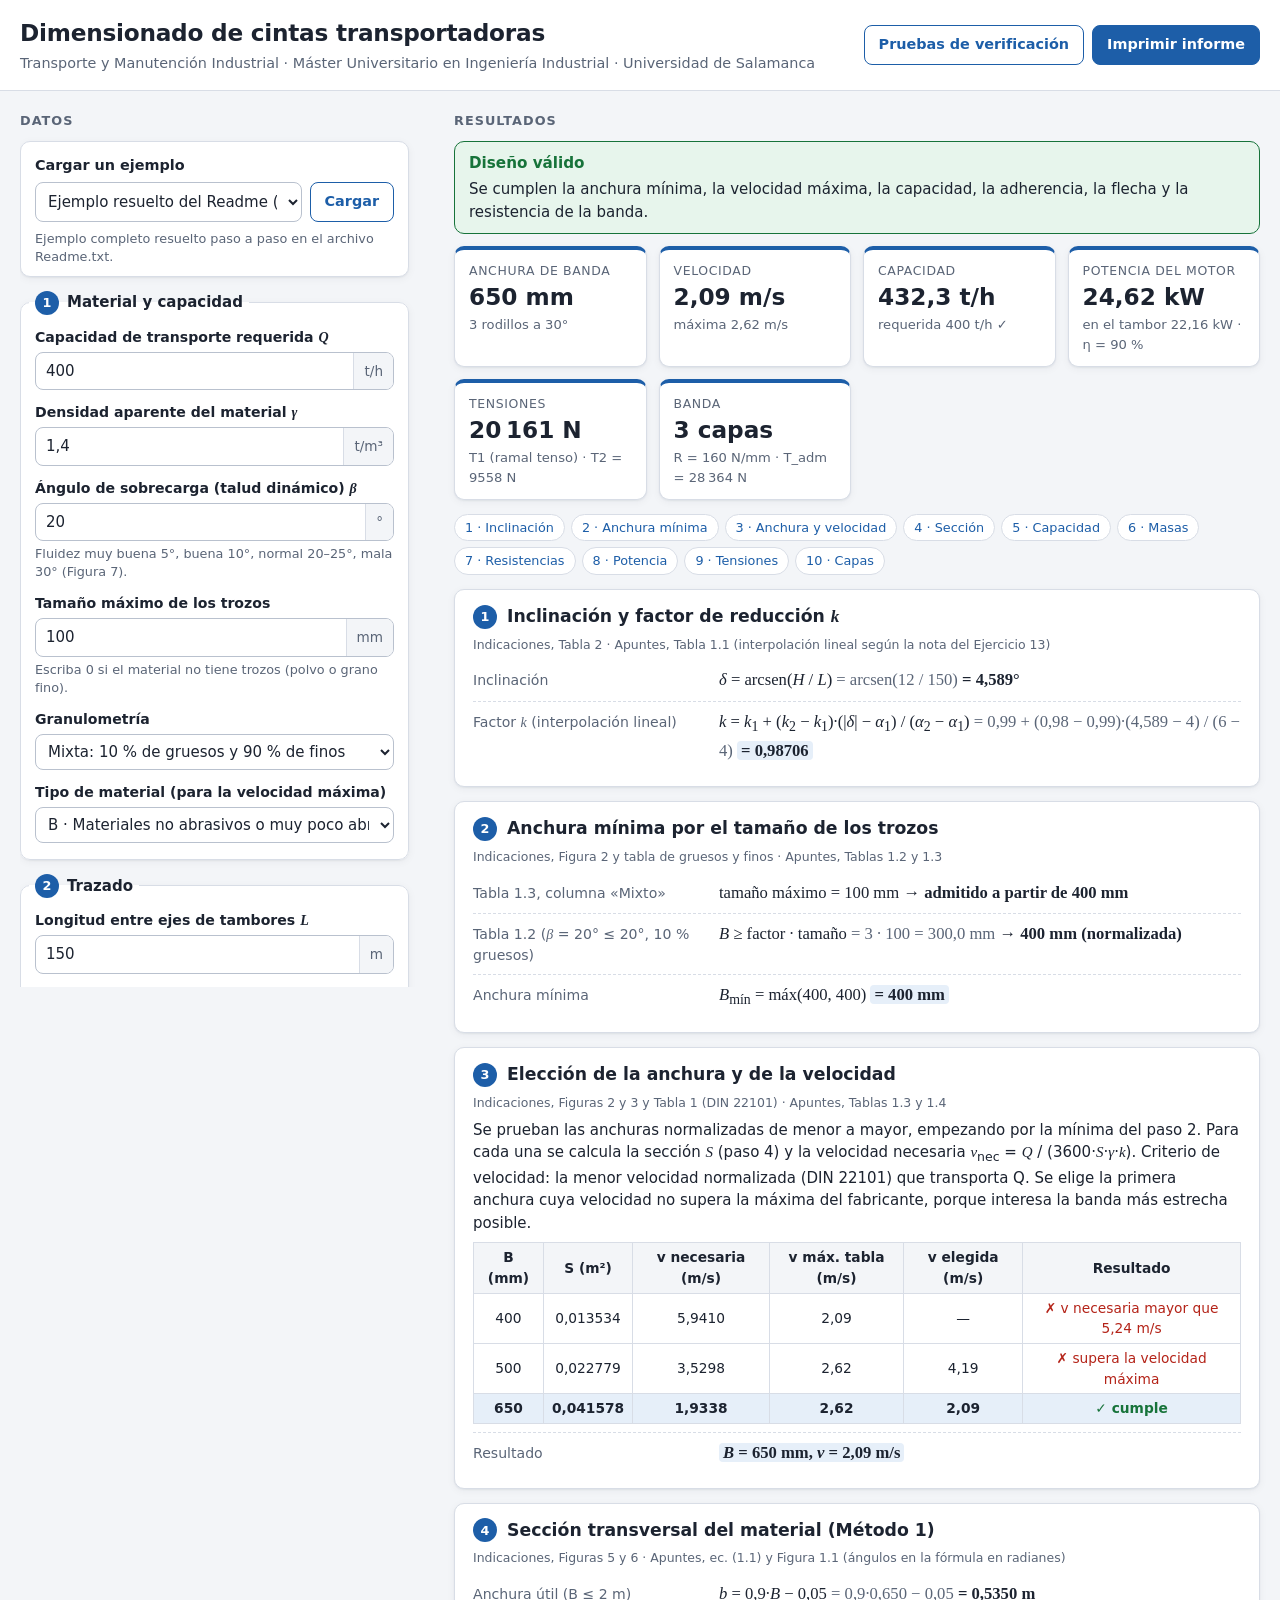
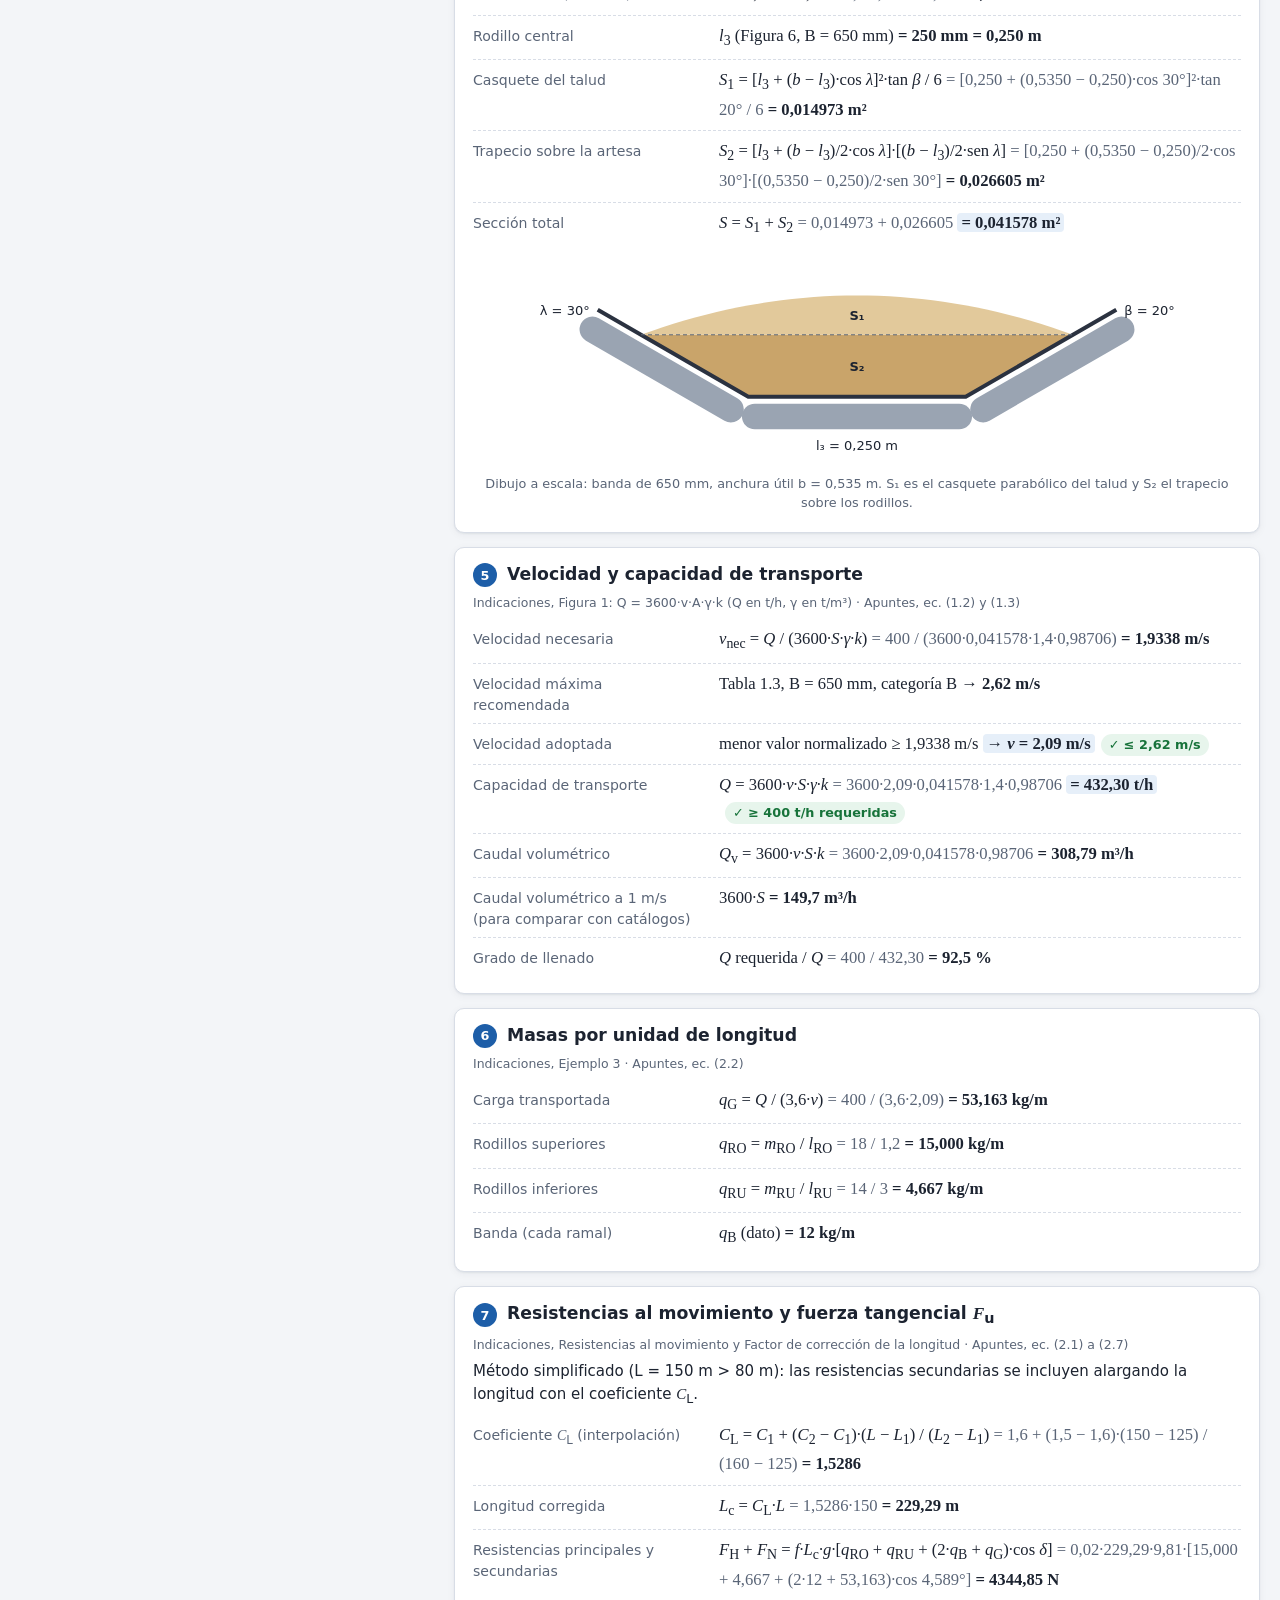
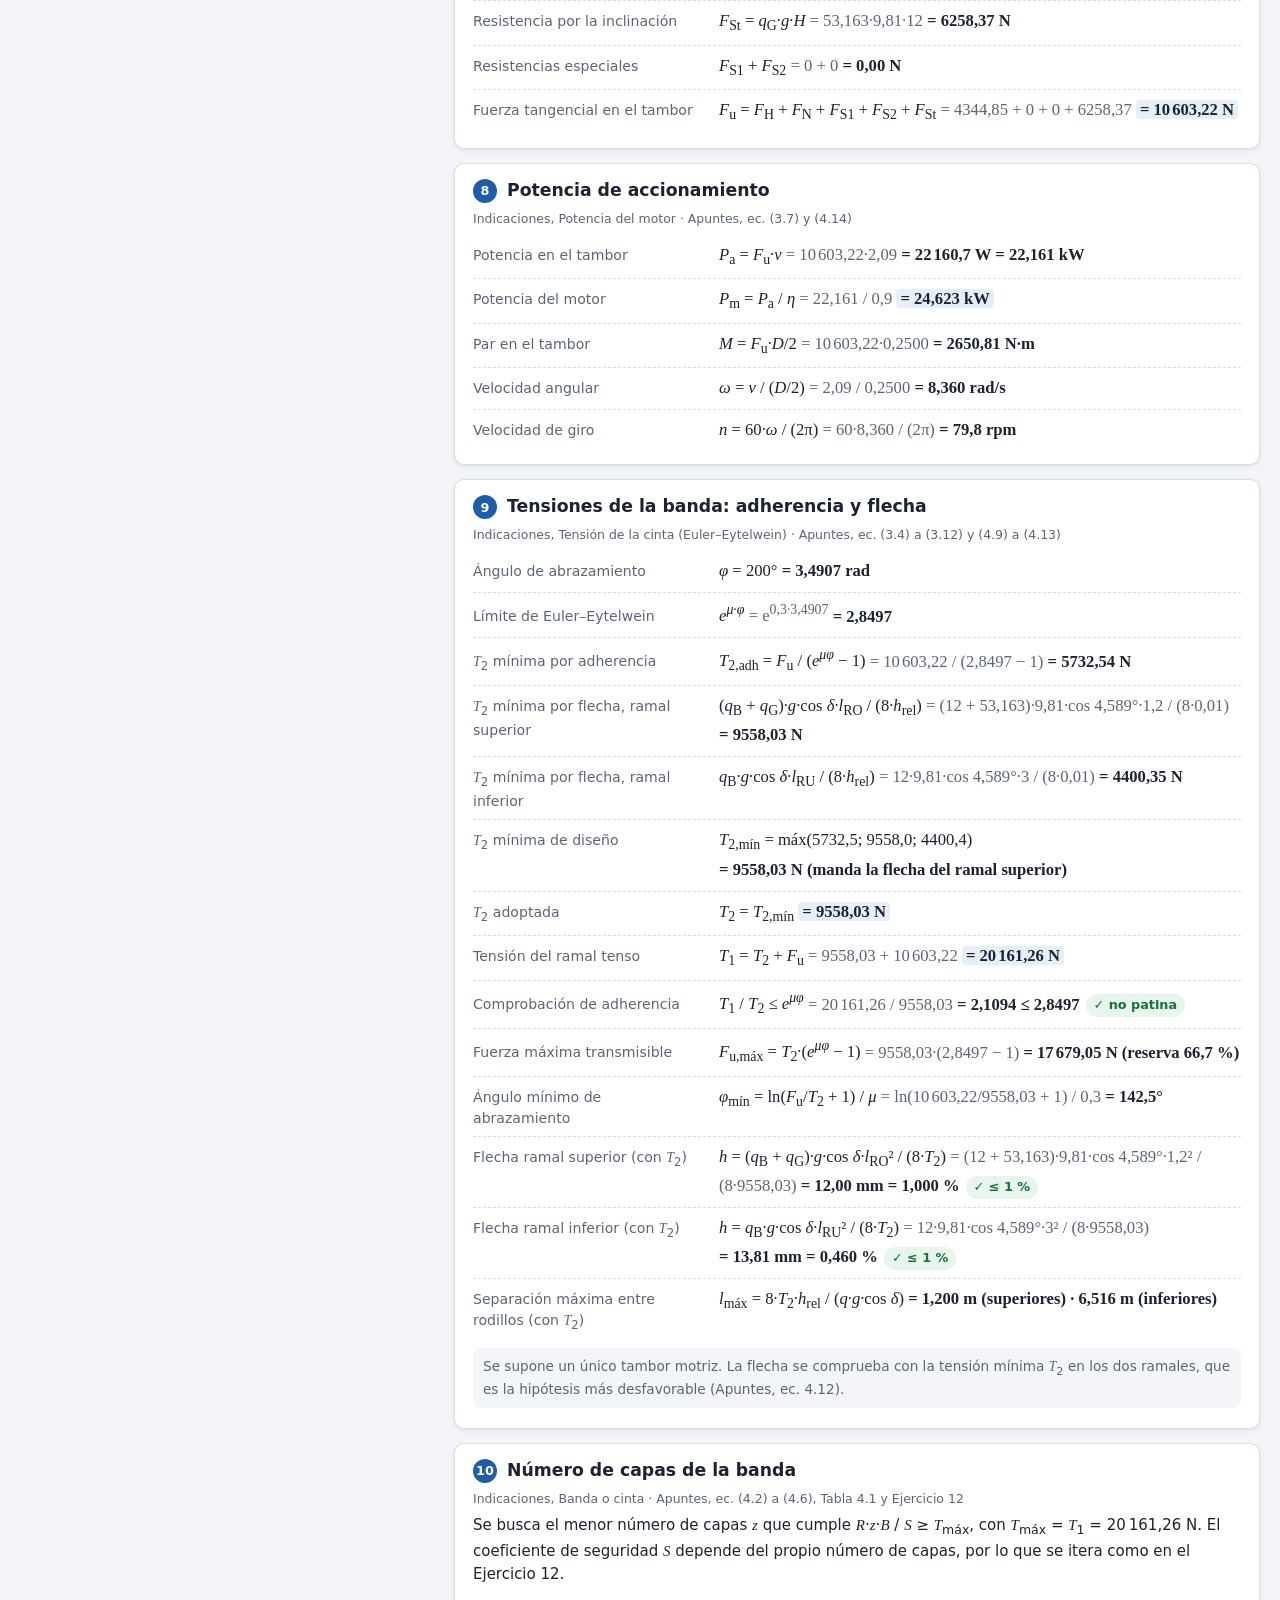
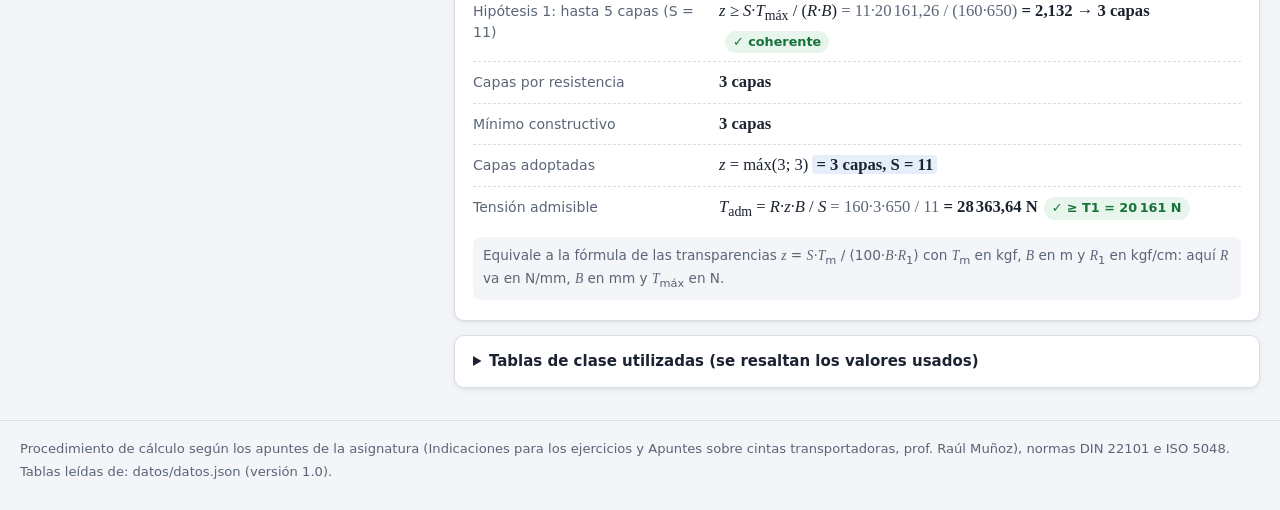
==== index.html @ aadbf470 "Aplicación web para el dimensionado de cintas transportadoras Calcula anchura, velocidad, capacidad," ====
<!DOCTYPE html>
<html lang="es">
<head>
  <meta charset="utf-8">
  <meta name="viewport" content="width=device-width, initial-scale=1">
  <title>Dimensionado de cintas transportadoras</title>
  <meta name="description" content="Aplicación web para dimensionar una cinta transportadora: anchura, velocidad, capacidad, potencia, tensiones y número de capas de la banda.">
  <link rel="stylesheet" href="css/estilos.css">
</head>
<body>
  <header class="cabecera">
    <div class="contenedor cabecera-interior">
      <div>
        <h1>Dimensionado de cintas transportadoras</h1>
        <p class="subtitulo">Transporte y Manutención Industrial · Máster Universitario en Ingeniería Industrial · Universidad de Salamanca</p>
      </div>
      <div class="acciones-cabecera">
        <a class="boton boton-secundario" href="pruebas/pruebas.html">Pruebas de verificación</a>
        <button type="button" class="boton" id="imprimir">Imprimir informe</button>
      </div>
    </div>
  </header>

  <main class="contenedor disposicion">
    <!-- ============================ DATOS DE ENTRADA ============================ -->
    <section class="panel-datos" aria-labelledby="titulo-datos">
      <h2 id="titulo-datos" class="titulo-panel">Datos</h2>

      <div class="caja-ejemplo">
        <label for="ejemplo">Cargar un ejemplo</label>
        <div class="fila-ejemplo">
          <select id="ejemplo"></select>
          <button type="button" class="boton boton-secundario" id="cargarEjemplo">Cargar</button>
        </div>
        <p class="ayuda" id="descripcionEjemplo"></p>
      </div>

      <form id="formulario" novalidate autocomplete="off">
        <fieldset>
          <legend><span class="num">1</span> Material y capacidad</legend>
          <div class="campo">
            <label for="Q">Capacidad de transporte requerida <var>Q</var></label>
            <div class="entrada"><input id="Q" type="text" inputmode="decimal"><span class="unidad">t/h</span></div>
          </div>
          <div class="campo">
            <label for="densidad">Densidad aparente del material <var>γ</var></label>
            <div class="entrada"><input id="densidad" type="text" inputmode="decimal"><span class="unidad">t/m³</span></div>
          </div>
          <div class="campo">
            <label for="beta">Ángulo de sobrecarga (talud dinámico) <var>β</var></label>
            <div class="entrada"><input id="beta" type="text" inputmode="decimal"><span class="unidad">°</span></div>
            <p class="ayuda">Fluidez muy buena 5°, buena 10°, normal 20–25°, mala 30° (Figura 7).</p>
          </div>
          <div class="campo">
            <label for="tamMax">Tamaño máximo de los trozos</label>
            <div class="entrada"><input id="tamMax" type="text" inputmode="decimal"><span class="unidad">mm</span></div>
            <p class="ayuda">Escriba 0 si el material no tiene trozos (polvo o grano fino).</p>
          </div>
          <div class="campo">
            <label for="granulometria">Granulometría</label>
            <select id="granulometria">
              <option value="mixto">Mixta: 10 % de gruesos y 90 % de finos</option>
              <option value="uniforme">Uniforme: 100 % de gruesos</option>
            </select>
          </div>
          <div class="campo">
            <label for="materialVel">Tipo de material (para la velocidad máxima)</label>
            <select id="materialVel"></select>
          </div>
        </fieldset>

        <fieldset>
          <legend><span class="num">2</span> Trazado</legend>
          <div class="campo">
            <label for="L">Longitud entre ejes de tambores <var>L</var></label>
            <div class="entrada"><input id="L" type="text" inputmode="decimal"><span class="unidad">m</span></div>
          </div>
          <div class="campo">
            <label for="H">Desnivel <var>H</var></label>
            <div class="entrada"><input id="H" type="text" inputmode="decimal"><span class="unidad">m</span></div>
            <p class="ayuda">Positivo si la cinta sube, negativo si baja, 0 si es horizontal.</p>
          </div>
          <div class="campo">
            <label for="kManual">Factor de inclinación <var>k</var> <span class="opcional">opcional</span></label>
            <div class="entrada"><input id="kManual" type="text" inputmode="decimal" placeholder="automático (tabla)"></div>
            <p class="ayuda">Déjelo vacío para interpolar en la tabla.</p>
          </div>
        </fieldset>

        <fieldset>
          <legend><span class="num">3</span> Rodillos y anchura de banda</legend>
          <div class="campo">
            <label for="nRodillos">Estación de rodillos portantes</label>
            <select id="nRodillos">
              <option value="1">1 rodillo (banda plana)</option>
              <option value="2">2 rodillos (en V)</option>
              <option value="3">3 rodillos (en artesa)</option>
            </select>
          </div>
          <div class="campo" data-visible="artesa">
            <label for="lambda">Ángulo de artesa <var>λ</var></label>
            <div class="entrada"><input id="lambda" type="text" inputmode="decimal"><span class="unidad">°</span></div>
          </div>
          <div class="campo">
            <label for="anchura">Anchura de banda <var>B</var></label>
            <select id="anchura"></select>
          </div>
          <div class="campo" data-visible="tresRodillos">
            <label for="l3Manual">Longitud del rodillo central <var>l</var><sub>3</sub> <span class="opcional">opcional</span></label>
            <div class="entrada"><input id="l3Manual" type="text" inputmode="decimal" placeholder="automática (tabla)"><span class="unidad">mm</span></div>
            <p class="ayuda">Solo si se fija la anchura y los rodillos no son los de la tabla.</p>
          </div>
          <div class="campo">
            <label for="metodoSeccion">Cálculo de la sección</label>
            <select id="metodoSeccion">
              <option value="formulas">Método 1: fórmulas S = S1 + S2</option>
              <option value="catalogo">Método 2: caudal volumétrico de catálogo</option>
            </select>
          </div>
          <div class="campo" data-visible="catalogo">
            <label for="Qv1">Caudal volumétrico de catálogo para v = 1 m/s</label>
            <div class="entrada"><input id="Qv1" type="text" inputmode="decimal"><span class="unidad">m³/h</span></div>
            <p class="ayuda">Valor de la tabla del fabricante para la anchura, el ángulo de artesa y el de sobrecarga elegidos. Requiere fijar la anchura.</p>
          </div>
        </fieldset>

        <fieldset>
          <legend><span class="num">4</span> Velocidad</legend>
          <div class="campo">
            <label for="modoVelocidad">Criterio de velocidad</label>
            <select id="modoVelocidad">
              <option value="normalizada">Normalizada DIN 22101: la menor que cumpla (recomendado)</option>
              <option value="exacta">Exacta necesaria, sin normalizar</option>
              <option value="maxima">Máxima admisible del fabricante</option>
              <option value="manual">Introducida a mano</option>
            </select>
          </div>
          <div class="campo" data-visible="velocidadManual">
            <label for="vManual">Velocidad de la banda <var>v</var></label>
            <div class="entrada"><input id="vManual" type="text" inputmode="decimal"><span class="unidad">m/s</span></div>
          </div>
        </fieldset>

        <fieldset>
          <legend><span class="num">5</span> Resistencias al movimiento</legend>
          <div class="campo">
            <label for="f">Coeficiente de fricción <var>f</var></label>
            <div class="entrada"><input id="f" type="text" inputmode="decimal"></div>
            <p class="ayuda">Rodamientos: favorable 0,018 · normal 0,020 · desfavorable 0,023–0,030. Cojinetes de fricción: 0,050.</p>
          </div>
          <div class="campo">
            <label for="qB">Masa de la banda por metro (cada ramal) <var>q</var><sub>B</sub></label>
            <div class="entrada"><input id="qB" type="text" inputmode="decimal"><span class="unidad">kg/m</span></div>
          </div>
          <div class="campo">
            <label for="modoRodillos">Masa de las partes giratorias de los rodillos</label>
            <select id="modoRodillos">
              <option value="estacion">Masa de cada estación y separación entre estaciones</option>
              <option value="directo">Masas por metro qRO y qRU</option>
            </select>
          </div>
          <div class="campo" data-visible="estacion">
            <label for="mRO">Masa de una estación superior (portante)</label>
            <div class="entrada"><input id="mRO" type="text" inputmode="decimal"><span class="unidad">kg</span></div>
          </div>
          <div class="campo" data-visible="estacion">
            <label for="mRU">Masa de una estación inferior (retorno)</label>
            <div class="entrada"><input id="mRU" type="text" inputmode="decimal"><span class="unidad">kg</span></div>
          </div>
          <div class="campo" data-visible="directo">
            <label for="qRO">Rodillos superiores por metro <var>q</var><sub>RO</sub></label>
            <div class="entrada"><input id="qRO" type="text" inputmode="decimal"><span class="unidad">kg/m</span></div>
          </div>
          <div class="campo" data-visible="directo">
            <label for="qRU">Rodillos inferiores por metro <var>q</var><sub>RU</sub></label>
            <div class="entrada"><input id="qRU" type="text" inputmode="decimal"><span class="unidad">kg/m</span></div>
          </div>
          <div class="campo">
            <label for="lRO">Separación entre estaciones superiores <var>l</var><sub>RO</sub></label>
            <div class="entrada"><input id="lRO" type="text" inputmode="decimal"><span class="unidad">m</span></div>
            <p class="ayuda">Habitual: 1 a 1,5 m. También se usa para comprobar la flecha.</p>
          </div>
          <div class="campo">
            <label for="lRU">Separación entre estaciones inferiores <var>l</var><sub>RU</sub></label>
            <div class="entrada"><input id="lRU" type="text" inputmode="decimal"><span class="unidad">m</span></div>
            <p class="ayuda">Habitual: el doble o el triple que la superior.</p>
          </div>
          <div class="campo">
            <label for="metodoResist">Método de cálculo</label>
            <select id="metodoResist">
              <option value="auto">Automático: con C_L si L &gt; 80 m; una a una si L ≤ 80 m</option>
              <option value="simplificado">Simplificado: longitud corregida con C_L</option>
              <option value="global">Global: resistencias secundarias una a una</option>
            </select>
          </div>
          <div class="campo" data-visible="simplificado">
            <label for="CLManual">Coeficiente <var>C</var><sub>L</sub> <span class="opcional">opcional</span></label>
            <div class="entrada"><input id="CLManual" type="text" inputmode="decimal" placeholder="automático (tabla)"></div>
          </div>
          <div class="campo" data-visible="global">
            <label for="v0">Velocidad del material al caer, en el sentido de la cinta <var>v</var><sub>0</sub></label>
            <div class="entrada"><input id="v0" type="text" inputmode="decimal"><span class="unidad">m/s</span></div>
          </div>
          <div class="campo" data-visible="global">
            <label for="FNotras">Otras resistencias secundarias (tambores, faldones…)</label>
            <div class="entrada"><input id="FNotras" type="text" inputmode="decimal"><span class="unidad">N</span></div>
          </div>
          <div class="campo">
            <label for="FS1">Resistencias especiales principales <var>F</var><sub>S1</sub></label>
            <div class="entrada"><input id="FS1" type="text" inputmode="decimal"><span class="unidad">N</span></div>
          </div>
          <div class="campo">
            <label for="FS2">Resistencias especiales secundarias <var>F</var><sub>S2</sub></label>
            <div class="entrada"><input id="FS2" type="text" inputmode="decimal"><span class="unidad">N</span></div>
            <p class="ayuda">Rascadores, limpiadores, carros de descarga… 0 si no hay.</p>
          </div>
        </fieldset>

        <fieldset>
          <legend><span class="num">6</span> Accionamiento y tensiones</legend>
          <div class="campo">
            <label for="rendimiento">Rendimiento del grupo motorreductor <var>η</var></label>
            <div class="entrada"><input id="rendimiento" type="text" inputmode="decimal"><span class="unidad">%</span></div>
          </div>
          <div class="campo">
            <label for="mu">Coeficiente de rozamiento banda–tambor <var>μ</var></label>
            <div class="entrada"><input id="mu" type="text" inputmode="decimal"></div>
          </div>
          <div class="campo">
            <label for="phi">Ángulo de abrazamiento en el tambor motriz <var>φ</var></label>
            <div class="entrada"><input id="phi" type="text" inputmode="decimal"><span class="unidad">°</span></div>
          </div>
          <div class="campo">
            <label for="D">Diámetro del tambor motriz <var>D</var> <span class="opcional">opcional</span></label>
            <div class="entrada"><input id="D" type="text" inputmode="decimal"><span class="unidad">mm</span></div>
          </div>
          <div class="campo">
            <label for="flechaMax">Flecha relativa máxima entre rodillos</label>
            <div class="entrada"><input id="flechaMax" type="text" inputmode="decimal"><span class="unidad">%</span></div>
          </div>
          <div class="campo">
            <label for="T2adoptada">Tensión del ramal flojo adoptada <var>T</var><sub>2</sub> <span class="opcional">opcional</span></label>
            <div class="entrada"><input id="T2adoptada" type="text" inputmode="decimal" placeholder="automática (la mínima)"><span class="unidad">N</span></div>
          </div>
        </fieldset>

        <fieldset>
          <legend><span class="num">7</span> Banda (número de capas)</legend>
          <div class="campo">
            <label for="R">Resistencia nominal de cada capa <var>R</var></label>
            <div class="entrada"><input id="R" type="text" inputmode="decimal"><span class="unidad">N/mm</span></div>
            <p class="ayuda">Por ejemplo, tejido EP 160 → 160 N/mm.</p>
          </div>
          <div class="campo">
            <label for="zMinConstr">Número mínimo de capas por construcción</label>
            <div class="entrada"><input id="zMinConstr" type="text" inputmode="numeric"><span class="unidad">capas</span></div>
            <p class="ayuda">Con menos de 2–3 capas la banda no adopta bien la forma de artesa.</p>
          </div>
          <div class="campo">
            <label for="zProp">Comprobar una banda de <var>z</var> capas <span class="opcional">opcional</span></label>
            <div class="entrada"><input id="zProp" type="text" inputmode="numeric"><span class="unidad">capas</span></div>
          </div>
        </fieldset>
      </form>
    </section>

    <!-- ============================== RESULTADOS =============================== -->
    <section class="panel-resultados" aria-labelledby="titulo-resultados">
      <h2 id="titulo-resultados" class="titulo-panel">Resultados</h2>
      <div id="informeDatos" class="solo-impresion"></div>
      <div id="mensajes" aria-live="polite"></div>
      <div id="resumen" class="resumen"></div>
      <nav id="indice" class="indice" aria-label="Pasos del cálculo"></nav>
      <div id="pasos"></div>
      <details id="tablas" class="tablas">
        <summary>Tablas de clase utilizadas (se resaltan los valores usados)</summary>
        <div id="contenidoTablas"></div>
      </details>
    </section>
  </main>

  <footer class="pie">
    <div class="contenedor">
      <p>Procedimiento de cálculo según los apuntes de la asignatura (Indicaciones para los ejercicios y Apuntes sobre cintas transportadoras, prof. Raúl Muñoz), normas DIN 22101 e ISO 5048.</p>
      <p id="origenDatos"></p>
    </div>
  </footer>

  <script src="js/datos-respaldo.js"></script>
  <script src="js/calculos.js"></script>
  <script src="js/interfaz.js"></script>
</body>
</html>
---- css/estilos.css ----
/* estilos.css — Aspecto de la aplicación de dimensionado de cintas transportadoras. */

:root {
  --fondo: #f3f5f8;
  --tarjeta: #ffffff;
  --texto: #1c2330;
  --suave: #5a6577;
  --borde: #d8dde6;
  --borde-fuerte: #b9c1ce;
  --acento: #1d5ea8;
  --acento-suave: #e6eff9;
  --resalte: #fff1b8;
  --ok: #17733a;
  --ok-fondo: #e7f5ec;
  --aviso: #8f5200;
  --aviso-fondo: #fff4e0;
  --error: #b42318;
  --error-fondo: #fdecea;
  --material: #c9a46a;
  --material-claro: #e2c99b;
  --banda: #2b3240;
  --rodillo: #9aa4b2;
  --sombra: 0 1px 2px rgba(20, 30, 50, 0.06), 0 2px 8px rgba(20, 30, 50, 0.05);
  --radio: 10px;
  --fuente: "Segoe UI", system-ui, -apple-system, Roboto, "Helvetica Neue", Arial, sans-serif;
  --fuente-formula: "Cambria Math", Cambria, "Times New Roman", serif;
  color-scheme: light;
}

@media (prefers-color-scheme: dark) {
  :root {
    --fondo: #12161d;
    --tarjeta: #1b212b;
    --texto: #e6e9ef;
    --suave: #a3adbd;
    --borde: #2e3746;
    --borde-fuerte: #435064;
    --acento: #7fb2ec;
    --acento-suave: #1d2c40;
    --resalte: #4a3f12;
    --ok: #6fd394;
    --ok-fondo: #15301f;
    --aviso: #f3b35c;
    --aviso-fondo: #3a2a12;
    --error: #ff8a80;
    --error-fondo: #3d1714;
    --material: #b08c52;
    --material-claro: #8a6d3e;
    --banda: #cfd6e2;
    --rodillo: #6b7686;
    --sombra: none;
    color-scheme: dark;
  }
}

* { box-sizing: border-box; }

html { -webkit-text-size-adjust: 100%; }

body {
  margin: 0;
  background: var(--fondo);
  color: var(--texto);
  font-family: var(--fuente);
  font-size: 15px;
  line-height: 1.5;
}

var { font-family: var(--fuente-formula); font-style: italic; }

.contenedor { max-width: 1480px; margin: 0 auto; padding: 0 20px; }

/* ------------------------------------------------------------ cabecera */
.cabecera { background: var(--tarjeta); border-bottom: 1px solid var(--borde); }
.cabecera-interior { display: flex; gap: 16px; align-items: center; justify-content: space-between; padding-top: 16px; padding-bottom: 16px; flex-wrap: wrap; }
.cabecera h1 { margin: 0; font-size: 1.45rem; letter-spacing: -0.01em; }
.subtitulo { margin: 2px 0 0; color: var(--suave); font-size: 0.9rem; }
.acciones-cabecera { display: flex; gap: 8px; flex-wrap: wrap; }

.boton {
  display: inline-flex; align-items: center; justify-content: center;
  padding: 8px 14px; border-radius: 8px; border: 1px solid var(--acento);
  background: var(--acento); color: #fff; font: inherit; font-weight: 600; font-size: 0.9rem;
  cursor: pointer; text-decoration: none; white-space: nowrap;
}
.boton:hover { filter: brightness(1.08); }
.boton-secundario { background: transparent; color: var(--acento); }
.boton:focus-visible, select:focus-visible, input:focus-visible, summary:focus-visible { outline: 3px solid var(--acento); outline-offset: 2px; }
@media (prefers-color-scheme: dark) { .boton { color: #0d1117; } .boton-secundario { color: var(--acento); } }

/* -------------------------------------------------------- disposición */
.disposicion { display: grid; grid-template-columns: minmax(330px, 410px) minmax(0, 1fr); gap: 24px; padding-top: 20px; padding-bottom: 32px; align-items: start; }
.titulo-panel { font-size: 0.8rem; text-transform: uppercase; letter-spacing: 0.08em; color: var(--suave); margin: 0 0 10px; }
.panel-datos { position: sticky; top: 12px; max-height: calc(100vh - 24px); overflow-y: auto; padding-right: 6px; scrollbar-gutter: stable; }
.panel-resultados { min-width: 0; }

@media (max-width: 980px) {
  .disposicion { grid-template-columns: minmax(0, 1fr); }
  .panel-datos { position: static; max-height: none; overflow: visible; padding-right: 0; }
}
@media (max-width: 520px) {
  .contenedor { padding: 0 12px; }
  .cabecera h1 { font-size: 1.2rem; }
}

/* --------------------------------------------------------- formulario */
.caja-ejemplo, fieldset {
  background: var(--tarjeta); border: 1px solid var(--borde); border-radius: var(--radio);
  box-shadow: var(--sombra); margin: 0 0 14px; padding: 12px 14px 4px;
}
.caja-ejemplo { padding-bottom: 10px; }
.caja-ejemplo label { font-weight: 600; font-size: 0.9rem; }
.fila-ejemplo { display: flex; gap: 8px; margin-top: 6px; }
.fila-ejemplo select { flex: 1; min-width: 0; }
.caja-ejemplo .ayuda { margin: 8px 0 0; }

legend { font-weight: 700; padding: 0 6px; margin-left: -6px; display: flex; align-items: center; gap: 8px; }
legend .num, .paso-num {
  display: inline-flex; align-items: center; justify-content: center; width: 24px; height: 24px;
  border-radius: 50%; background: var(--acento); color: #fff; font-size: 0.8rem; font-weight: 700; flex: none;
}
@media (prefers-color-scheme: dark) { legend .num, .paso-num { color: #0d1117; } }

.campo { margin: 0 0 12px; }
.campo[hidden] { display: none; }
.campo label { display: block; font-size: 0.88rem; font-weight: 600; margin-bottom: 4px; }
.opcional { font-weight: 400; color: var(--suave); font-size: 0.78rem; border: 1px solid var(--borde); border-radius: 999px; padding: 0 6px; margin-left: 4px; }
.entrada { display: flex; align-items: stretch; border: 1px solid var(--borde-fuerte); border-radius: 8px; background: var(--tarjeta); overflow: hidden; }
.entrada:focus-within { border-color: var(--acento); box-shadow: 0 0 0 3px var(--acento-suave); }
.entrada input { flex: 1; min-width: 0; border: 0; background: transparent; color: var(--texto); font: inherit; padding: 7px 10px; outline: none; }
.entrada input::placeholder { color: var(--suave); opacity: 0.8; }
.unidad { display: flex; align-items: center; padding: 0 10px; color: var(--suave); background: var(--fondo); border-left: 1px solid var(--borde); font-size: 0.85rem; white-space: nowrap; }
select { width: 100%; font: inherit; padding: 7px 8px; border: 1px solid var(--borde-fuerte); border-radius: 8px; background: var(--tarjeta); color: var(--texto); }
.ayuda { margin: 4px 0 0; color: var(--suave); font-size: 0.8rem; line-height: 1.4; }
.campo.invalido .entrada, .campo.invalido select { border-color: var(--error); box-shadow: 0 0 0 3px var(--error-fondo); }
.error-campo { margin: 4px 0 0; color: var(--error); font-size: 0.8rem; font-weight: 600; }

/* ------------------------------------------------------------ mensajes */
.mensaje { border-radius: var(--radio); padding: 10px 14px; margin: 0 0 12px; border: 1px solid; }
.mensaje h3 { margin: 0 0 4px; font-size: 0.95rem; }
.mensaje ul { margin: 4px 0 0; padding-left: 20px; }
.mensaje-error { background: var(--error-fondo); border-color: var(--error); color: var(--texto); }
.mensaje-error h3 { color: var(--error); }
.mensaje-aviso { background: var(--aviso-fondo); border-color: var(--aviso); }
.mensaje-aviso h3 { color: var(--aviso); }
.mensaje-ok { background: var(--ok-fondo); border-color: var(--ok); }
.mensaje-ok h3 { color: var(--ok); }

/* ------------------------------------------------------------- resumen */
.resumen { display: grid; grid-template-columns: repeat(auto-fill, minmax(190px, 1fr)); gap: 12px; margin-bottom: 14px; }
.tarjeta-resumen { background: var(--tarjeta); border: 1px solid var(--borde); border-radius: var(--radio); padding: 12px 14px; box-shadow: var(--sombra); border-top: 4px solid var(--acento); }
.tarjeta-resumen.mal { border-top-color: var(--aviso); }
.tarjeta-resumen .etiqueta { font-size: 0.78rem; color: var(--suave); text-transform: uppercase; letter-spacing: 0.05em; }
.tarjeta-resumen .valor { font-size: 1.45rem; font-weight: 700; line-height: 1.2; margin-top: 2px; font-variant-numeric: tabular-nums; }
.tarjeta-resumen .detalle { font-size: 0.82rem; color: var(--suave); margin-top: 4px; }

.indice { display: flex; flex-wrap: wrap; gap: 6px; margin: 0 0 14px; }
.indice a { font-size: 0.8rem; text-decoration: none; color: var(--acento); border: 1px solid var(--borde); background: var(--tarjeta); border-radius: 999px; padding: 3px 10px; }
.indice a:hover { border-color: var(--acento); }

/* --------------------------------------------------------------- pasos */
.paso { background: var(--tarjeta); border: 1px solid var(--borde); border-radius: var(--radio); box-shadow: var(--sombra); padding: 14px 18px; margin: 0 0 14px; scroll-margin-top: 12px; }
.paso h3 { margin: 0 0 4px; font-size: 1.08rem; display: flex; align-items: center; gap: 10px; }
.fuente { font-size: 0.78rem; color: var(--suave); margin: 0 0 10px; }
.paso p { margin: 6px 0; }
.calc { display: grid; grid-template-columns: minmax(150px, 230px) minmax(0, 1fr); gap: 4px 16px; padding: 7px 0; border-top: 1px dashed var(--borde); align-items: baseline; }
.calc:first-of-type { border-top: 0; }
.calc-nombre { color: var(--suave); font-size: 0.88rem; }
.calc-expr { font-family: var(--fuente-formula); font-size: 1.04rem; line-height: 1.6; overflow-wrap: anywhere; }
.calc-expr .s { color: var(--suave); }
.calc-expr .r { font-weight: 700; white-space: nowrap; }
.calc-expr .r.final { background: var(--acento-suave); border-radius: 4px; padding: 0 4px; }
@media (max-width: 640px) { .calc { grid-template-columns: minmax(0, 1fr); } }

.marca { font-family: var(--fuente); font-weight: 700; font-size: 0.8rem; border-radius: 999px; padding: 1px 8px; margin-left: 6px; white-space: nowrap; display: inline-block; font-style: normal; }
.marca.ok { color: var(--ok); background: var(--ok-fondo); }
.marca.no { color: var(--error); background: var(--error-fondo); }
.marca.info { color: var(--aviso); background: var(--aviso-fondo); }

.nota { font-size: 0.85rem; color: var(--suave); background: var(--fondo); border-radius: 8px; padding: 8px 10px; margin: 10px 0 0; }

/* -------------------------------------------------------------- tablas */
.tabla-scroll { overflow-x: auto; margin: 8px 0; }
table { border-collapse: collapse; width: 100%; font-size: 0.86rem; font-variant-numeric: tabular-nums; }
th, td { border: 1px solid var(--borde); padding: 4px 8px; text-align: center; }
th { background: var(--fondo); font-weight: 600; }
td.izq, th.izq { text-align: left; }
tr.elegida td { background: var(--acento-suave); font-weight: 700; }
td.resaltada, tr.elegida td.resaltada { background: var(--resalte); font-weight: 700; outline: 2px solid var(--aviso); outline-offset: -2px; }
td.no { color: var(--error); }
td.ok { color: var(--ok); }

.tablas { background: var(--tarjeta); border: 1px solid var(--borde); border-radius: var(--radio); padding: 10px 18px; box-shadow: var(--sombra); }
.tablas summary { cursor: pointer; font-weight: 700; padding: 4px 0; }
.tablas h4 { margin: 18px 0 2px; font-size: 0.95rem; }
.tablas .fuente { margin-bottom: 4px; }

/* ------------------------------------------------------- dibujo sección */
.dibujo { margin: 6px 0 4px; }
.dibujo svg { width: 100%; max-width: 640px; height: auto; display: block; margin: 0 auto; }
.dibujo .banda { stroke: var(--banda); }
.dibujo .rodillo { fill: var(--rodillo); }
.dibujo .s1 { fill: var(--material-claro); }
.dibujo .s2 { fill: var(--material); }
.dibujo .cota { stroke: var(--suave); fill: none; }
.dibujo text { fill: var(--texto); font-family: var(--fuente); font-size: 13px; }
.dibujo text.etiqueta-area { font-weight: 700; }
.leyenda { font-size: 0.8rem; color: var(--suave); text-align: center; margin: 2px 0 0; }

/* ----------------------------------------------------------------- pie */
.pie { border-top: 1px solid var(--borde); color: var(--suave); font-size: 0.82rem; padding: 14px 0 24px; }
.pie p { margin: 4px 0; }

/* --------------------------------------------------------- impresión */
.solo-impresion { display: none; }
@media print {
  :root { --fondo: #fff; --tarjeta: #fff; --texto: #000; --suave: #333; --sombra: none; color-scheme: light; }
  body { font-size: 11pt; background: #fff; }
  .cabecera .acciones-cabecera, .panel-datos, .indice, .pie, .caja-ejemplo { display: none !important; }
  .disposicion { display: block; padding: 0; }
  .solo-impresion { display: block; }
  .paso, .tarjeta-resumen, .tablas { box-shadow: none; break-inside: avoid; }
  .tablas[open] summary, .tablas summary { font-size: 1rem; }
  .resumen { grid-template-columns: repeat(3, 1fr); }
  a { color: inherit; }
}
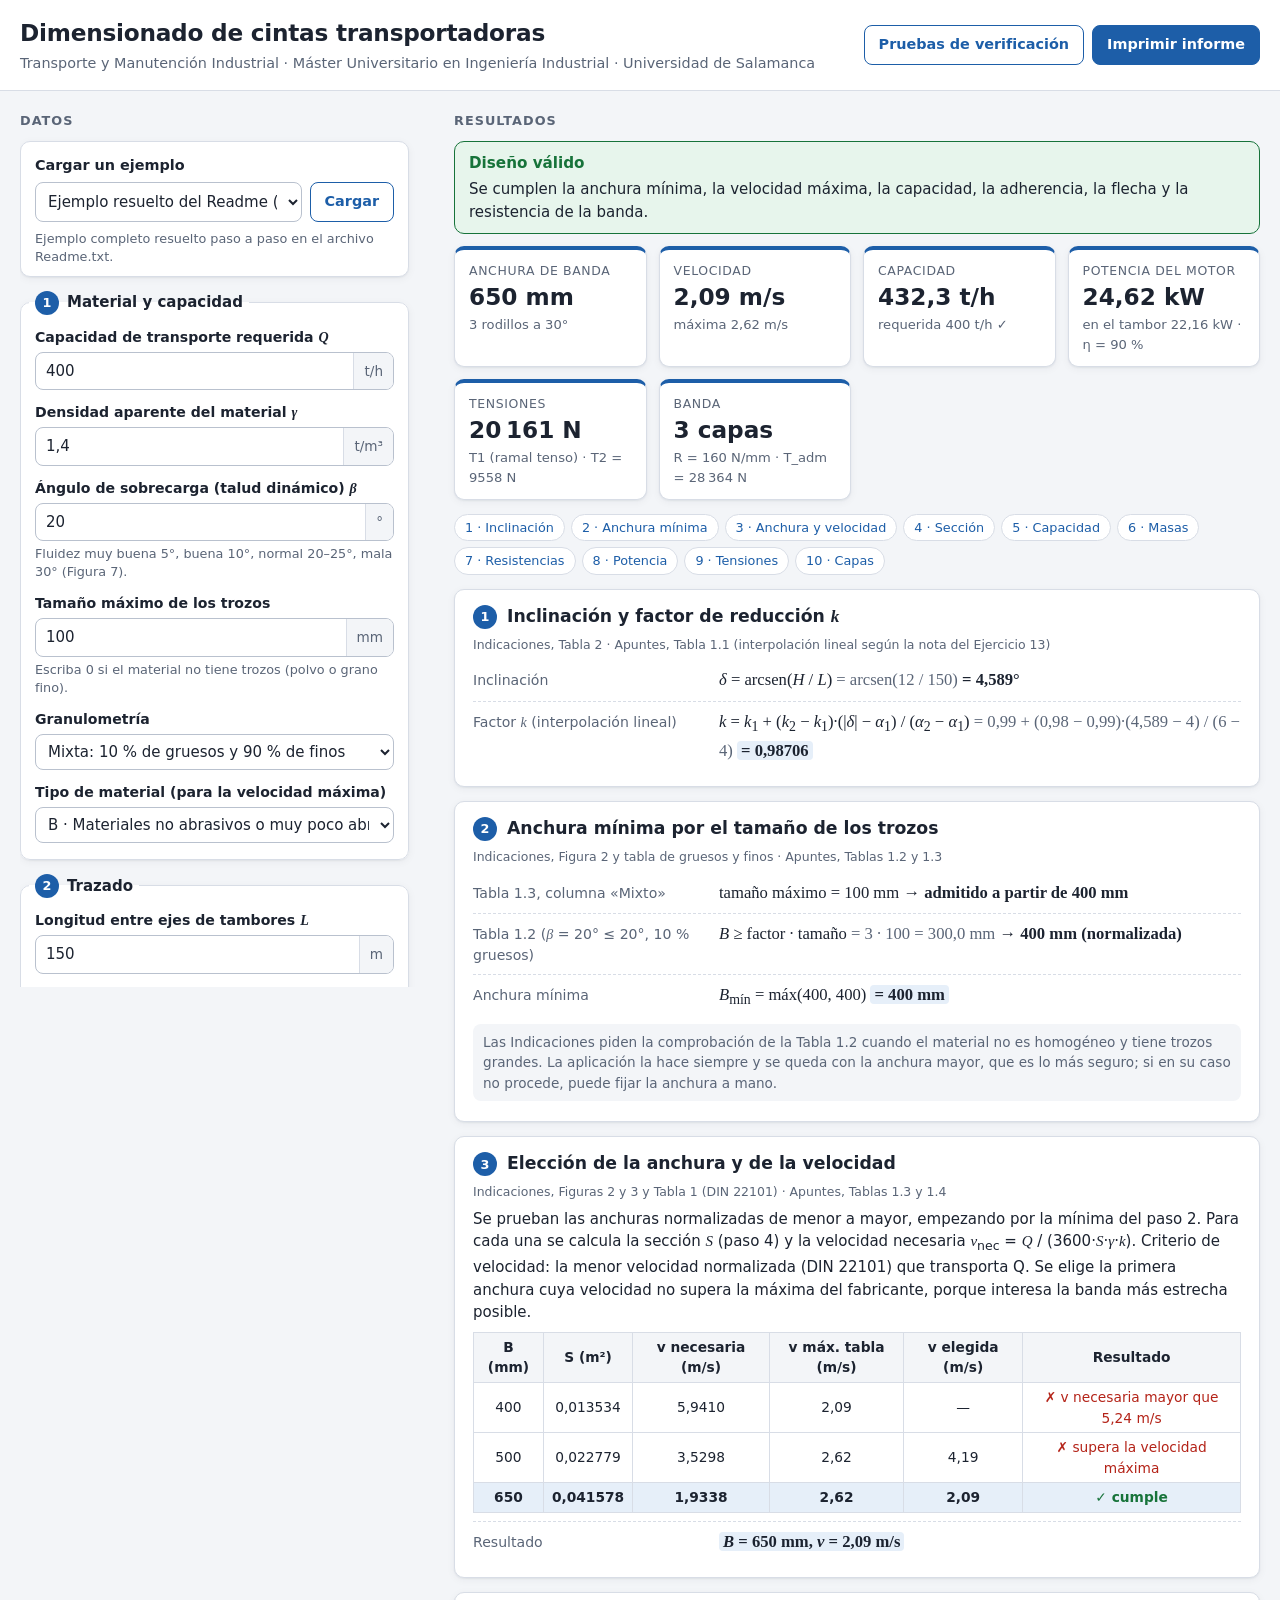
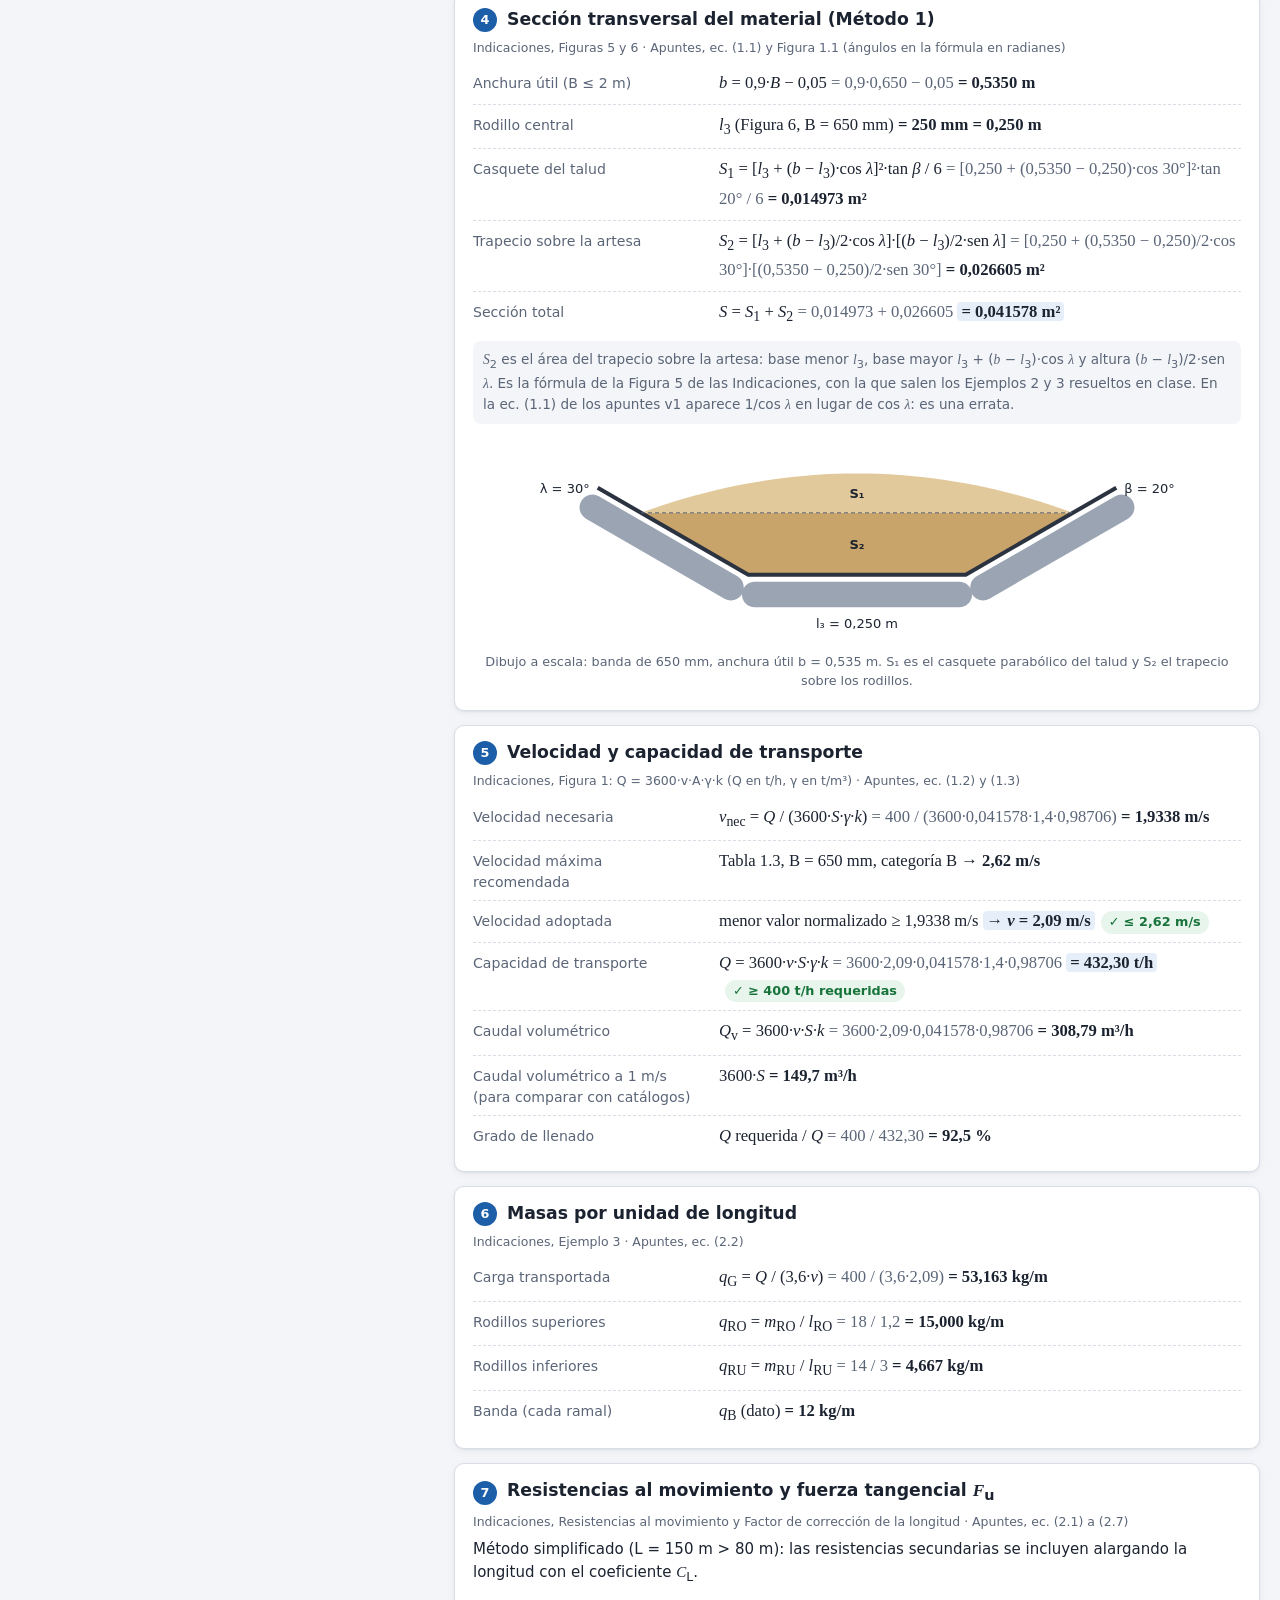
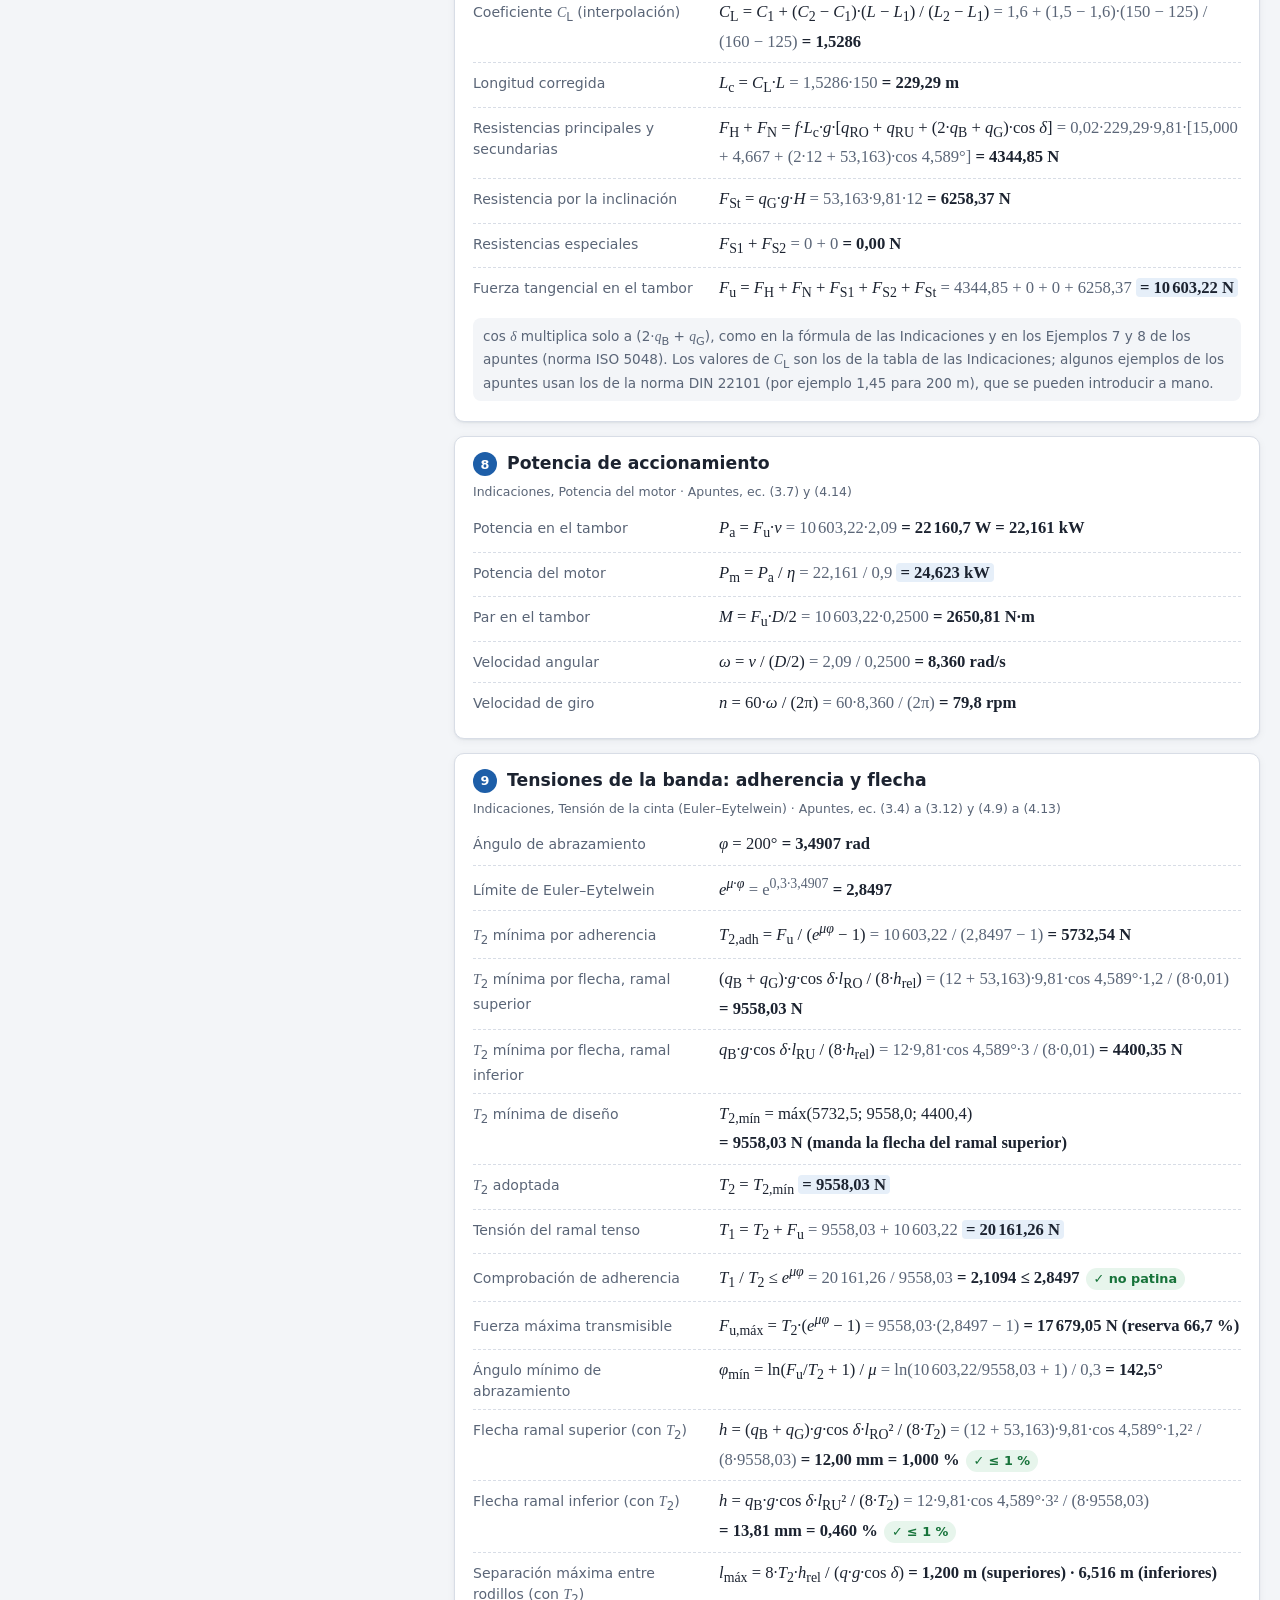
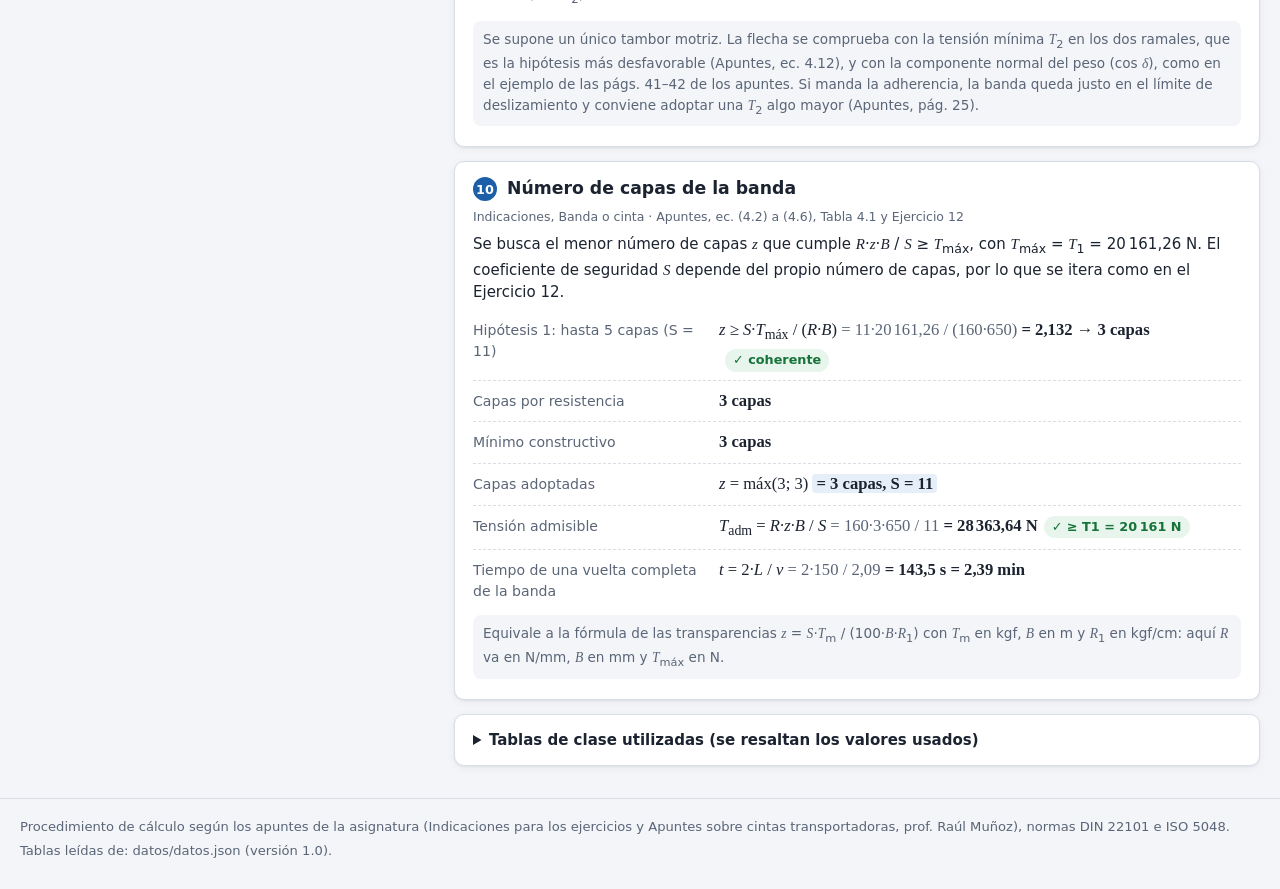
==== commit cbf5f065: "Incorpora las observaciones de la revisión independiente - Aviso cuando la T2 mínima la fija la adhe" ====
--- a/index.html
+++ b/index.html
@@ -196,6 +196,7 @@
           <div class="campo" data-visible="simplificado">
             <label for="CLManual">Coeficiente <var>C</var><sub>L</sub> <span class="opcional">opcional</span></label>
             <div class="entrada"><input id="CLManual" type="text" inputmode="decimal" placeholder="automático (tabla)"></div>
+            <p class="ayuda">Vacío: se interpola en la tabla de las Indicaciones (1,4 para 200 m). Algunos ejemplos de los apuntes usan valores de la norma DIN 22101 (1,45 para 200 m).</p>
           </div>
           <div class="campo" data-visible="global">
             <label for="v0">Velocidad del material al caer, en el sentido de la cinta <var>v</var><sub>0</sub></label>
--- a/css/estilos.css
+++ b/css/estilos.css
@@ -137,14 +137,14 @@
 
 /* ------------------------------------------------------------ mensajes */
 .mensaje { border-radius: var(--radio); padding: 10px 14px; margin: 0 0 12px; border: 1px solid; }
-.mensaje h3 { margin: 0 0 4px; font-size: 0.95rem; }
+.mensaje h2, .mensaje h3 { margin: 0 0 4px; font-size: 0.95rem; }
 .mensaje ul { margin: 4px 0 0; padding-left: 20px; }
 .mensaje-error { background: var(--error-fondo); border-color: var(--error); color: var(--texto); }
-.mensaje-error h3 { color: var(--error); }
+.mensaje-error h2, .mensaje-error h3 { color: var(--error); }
 .mensaje-aviso { background: var(--aviso-fondo); border-color: var(--aviso); }
-.mensaje-aviso h3 { color: var(--aviso); }
+.mensaje-aviso h2, .mensaje-aviso h3 { color: var(--aviso); }
 .mensaje-ok { background: var(--ok-fondo); border-color: var(--ok); }
-.mensaje-ok h3 { color: var(--ok); }
+.mensaje-ok h2, .mensaje-ok h3 { color: var(--ok); }
 
 /* ------------------------------------------------------------- resumen */
 .resumen { display: grid; grid-template-columns: repeat(auto-fill, minmax(190px, 1fr)); gap: 12px; margin-bottom: 14px; }
@@ -160,7 +160,7 @@
 
 /* --------------------------------------------------------------- pasos */
 .paso { background: var(--tarjeta); border: 1px solid var(--borde); border-radius: var(--radio); box-shadow: var(--sombra); padding: 14px 18px; margin: 0 0 14px; scroll-margin-top: 12px; }
-.paso h3 { margin: 0 0 4px; font-size: 1.08rem; display: flex; align-items: center; gap: 10px; }
+.paso h2, .paso h3 { margin: 0 0 4px; font-size: 1.08rem; display: flex; align-items: center; gap: 10px; }
 .fuente { font-size: 0.78rem; color: var(--suave); margin: 0 0 10px; }
 .paso p { margin: 6px 0; }
 .calc { display: grid; grid-template-columns: minmax(150px, 230px) minmax(0, 1fr); gap: 4px 16px; padding: 7px 0; border-top: 1px dashed var(--borde); align-items: baseline; }
